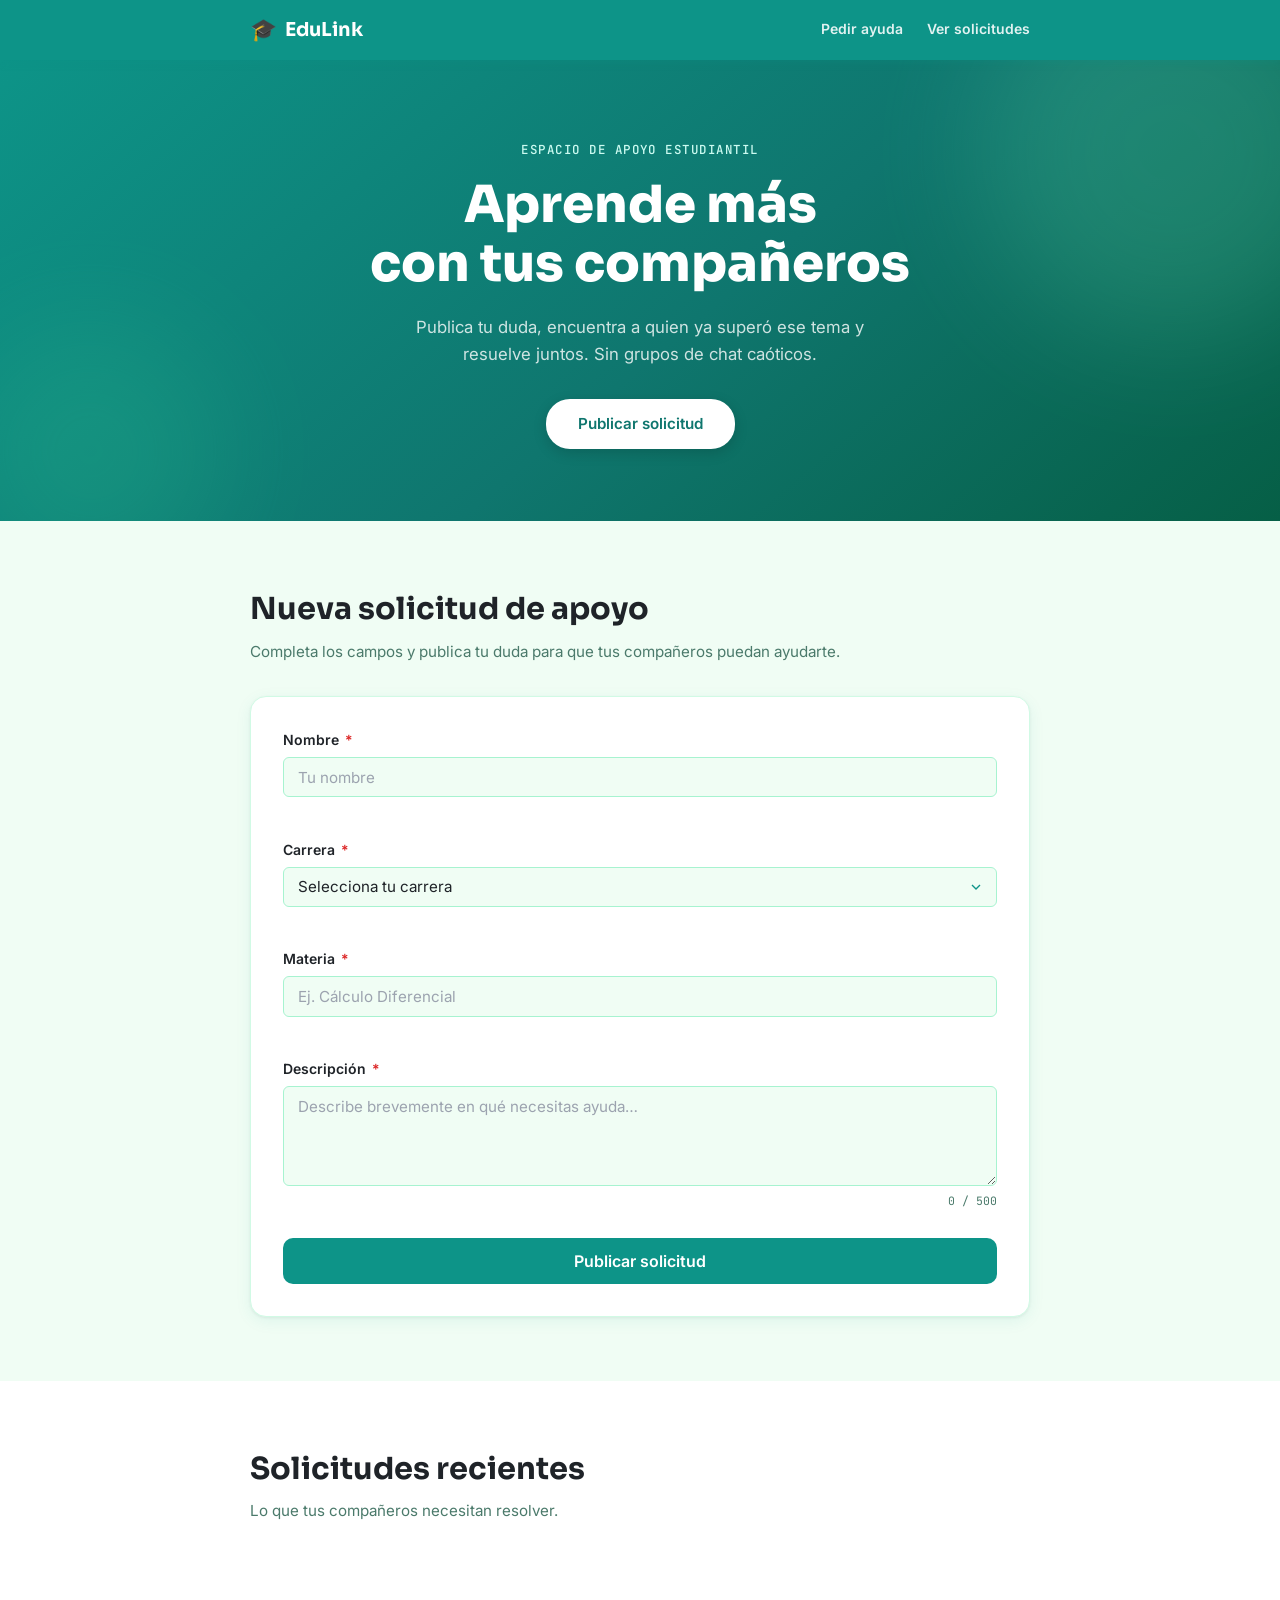
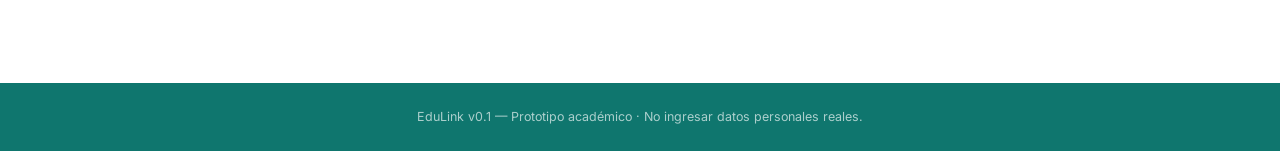
==== edulink/frontend/index.html @ 0b191d06 "Merge branch 'main' of https://github.com/Dami-Val/Experiencia-del-campus" ====
<!DOCTYPE html>
<html lang="es">
<head>
  <meta charset="UTF-8" />
  <meta name="viewport" content="width=device-width, initial-scale=1.0" />
  <title>EduLink — Apoyo Estudiantil</title>

  <!-- Google Fonts: Sora (títulos) + Inter (cuerpo) + JetBrains Mono (badges) -->
  <link rel="preconnect" href="https://fonts.googleapis.com" />
  <link rel="preconnect" href="https://fonts.gstatic.com" crossorigin />
  <link
    href="https://fonts.googleapis.com/css2?family=Sora:wght@600;700;800&family=Inter:wght@400;500;600&family=JetBrains+Mono:wght@500&display=swap"
    rel="stylesheet"
  />

  <link rel="stylesheet" href="styles.css" />
</head>
<body>

  <!-- ══════════════════════════════════════
       HEADER
  ══════════════════════════════════════ -->
  <header class="site-header">
    <div class="container header-inner">
      <a href="#inicio" class="logo" aria-label="EduLink inicio">
        <span class="logo-icon" aria-hidden="true">🎓</span>
        <span class="logo-text">EduLink</span>
      </a>
      <nav class="site-nav" aria-label="Navegación principal">
        <a href="#solicitar">Pedir ayuda</a>
        <a href="#lista">Ver solicitudes</a>
      </nav>
    </div>
  </header>

  <main>

    <!-- ══════════════════════════════════════
         SECCIÓN HERO / INICIO
    ══════════════════════════════════════ -->
    <section id="inicio" class="hero" aria-labelledby="hero-title">
      <div class="container hero-content">
        <p class="hero-eyebrow animate-fade-up">Espacio de apoyo estudiantil</p>
        <h1 id="hero-title" class="animate-fade-up delay-1">
          Aprende más<br />con tus compañeros
        </h1>
        <p class="hero-sub animate-fade-up delay-2">
          Publica tu duda, encuentra a quien ya superó ese tema y resuelve
          juntos. Sin grupos de chat caóticos.
        </p>
        <a href="#solicitar" class="btn btn-hero animate-fade-up delay-3">
          Publicar solicitud
        </a>
      </div>
      <div class="hero-decoration" aria-hidden="true">
        <div class="blob blob-1"></div>
        <div class="blob blob-2"></div>
      </div>
    </section>

    <!-- ══════════════════════════════════════
         SECCIÓN FORMULARIO
    ══════════════════════════════════════ -->
    <section id="solicitar" class="section-form" aria-labelledby="form-title">
      <div class="container">
        <h2 id="form-title" class="section-title">Nueva solicitud de apoyo</h2>
        <p class="section-sub">Completa los campos y publica tu duda para que tus compañeros puedan ayudarte.</p>

        <form id="form-solicitud" novalidate>

          <!-- Nombre -->
          <div class="field-group">
            <label for="nombre" class="field-label">Nombre <span class="required" aria-hidden="true">*</span></label>
            <input
              type="text"
              id="nombre"
              name="nombre"
              class="field-input"
              maxlength="50"
              placeholder="Tu nombre"
              autocomplete="given-name"
              required
              aria-required="true"
              aria-describedby="nombre-error"
            />
            <span class="field-error" id="nombre-error" role="alert" aria-live="polite"></span>
          </div>

          <!-- Carrera -->
          <div class="field-group">
            <label for="carrera" class="field-label">Carrera <span class="required" aria-hidden="true">*</span></label>
            <select
              id="carrera"
              name="carrera"
              class="field-input field-select"
              required
              aria-required="true"
              aria-describedby="carrera-error"
            >
              <option value="" disabled selected>Selecciona tu carrera</option>
              <option value="IE">Ingeniería Eléctrica (IE)</option>
              <option value="IM">Ingeniería Mecatrónica (IM)</option>
              <option value="IS">Ingeniería de Software (IS)</option>
              <option value="IME">Ingeniería Mecánica Eléctrica (IME)</option>
            </select>
            <span class="field-error" id="carrera-error" role="alert" aria-live="polite"></span>
          </div>

          <!-- Materia -->
          <div class="field-group">
            <label for="materia" class="field-label">Materia <span class="required" aria-hidden="true">*</span></label>
            <input
              type="text"
              id="materia"
              name="materia"
              class="field-input"
              maxlength="100"
              placeholder="Ej. Cálculo Diferencial"
              required
              aria-required="true"
              aria-describedby="materia-error"
            />
            <span class="field-error" id="materia-error" role="alert" aria-live="polite"></span>
          </div>

          <!-- Descripción -->
          <div class="field-group">
            <label for="descripcion" class="field-label">Descripción <span class="required" aria-hidden="true">*</span></label>
            <textarea
              id="descripcion"
              name="descripcion"
              class="field-input field-textarea"
              maxlength="500"
              rows="4"
              placeholder="Describe brevemente en qué necesitas ayuda…"
              required
              aria-required="true"
              aria-describedby="descripcion-error descripcion-counter"
            ></textarea>
            <div class="field-footer">
              <span class="field-error" id="descripcion-error" role="alert" aria-live="polite"></span>
              <span class="char-counter" id="descripcion-counter" aria-live="polite">0 / 500</span>
            </div>
          </div>

          <!-- Feedback global -->
          <div id="form-feedback" class="form-feedback" role="alert" aria-live="polite"></div>

          <!-- Botón -->
          <button type="submit" id="btn-enviar" class="btn btn-submit">
            <span class="btn-text">Publicar solicitud</span>
            <span class="btn-spinner" aria-hidden="true"></span>
          </button>

        </form>
      </div>
    </section>

    <!-- ══════════════════════════════════════
         SECCIÓN LISTA DE SOLICITUDES
    ══════════════════════════════════════ -->
    <section id="lista" class="section-list" aria-labelledby="list-title">
      <div class="container">
        <h2 id="list-title" class="section-title">Solicitudes recientes</h2>
        <p class="section-sub">Lo que tus compañeros necesitan resolver.</p>

        <!-- Estado de carga / vacío / error — manejado por app.js -->
        <div id="list-estado" class="list-estado" aria-live="polite"></div>

        <!-- Contenedor de tarjetas — poblado por app.js -->
        <div id="lista-solicitudes" class="cards-grid" aria-label="Lista de solicitudes de apoyo"></div>
      </div>
    </section>

  </main>

  <!-- ══════════════════════════════════════
       FOOTER
  ══════════════════════════════════════ -->
  <footer class="site-footer">
    <div class="container">
      <p>EduLink v0.1 &mdash; Prototipo académico &middot; No ingresar datos personales reales.</p>
    </div>
  </footer>

  <script src="app.js"></script>
</body>
</html>
---- edulink/frontend/styles.css ----
/* ============================================================
   EduLink v0.1 — Soft Teal & Warm
   Fuentes: Sora (títulos) · Inter (cuerpo) · JetBrains Mono (badges)
   Paleta:  #0d9488 · #0f766e · #f0fdf4 · #a7f3d0 · #1f2328
   ============================================================ */

/* ──────────────────────────────────────
   1. TOKENS
────────────────────────────────────── */
:root {
  --color-primary:      #0d9488;
  --color-primary-dark: #0f766e;
  --color-primary-light:#ccfbf1;
  --color-accent:       #10b981;
  --color-bg:           #f0fdf4;
  --color-surface:      #ffffff;
  --color-border:       #a7f3d0;
  --color-border-soft:  #d1fae5;
  --color-text:         #1f2328;
  --color-muted:        #4b7a6b;
  --color-error:        #dc2626;
  --color-error-bg:     #fef2f2;
  --color-success:      #059669;
  --color-success-bg:   #ecfdf5;

  --font-heading: 'Sora', system-ui, sans-serif;
  --font-body:    'Inter', system-ui, sans-serif;
  --font-mono:    'JetBrains Mono', 'Courier New', monospace;

  --radius-sm:  6px;
  --radius-md:  10px;
  --radius-lg:  16px;
  --radius-xl:  24px;

  --shadow-card: 0 1px 3px rgba(0,0,0,.06), 0 4px 16px rgba(13,148,136,.08);
  --shadow-hover: 0 4px 20px rgba(13,148,136,.18);

  --transition: 180ms ease;
}

/* ──────────────────────────────────────
   2. RESET MÍNIMO
────────────────────────────────────── */
*, *::before, *::after { box-sizing: border-box; margin: 0; padding: 0; }
html { scroll-behavior: smooth; }
body {
  font-family: var(--font-body);
  font-size: 1rem;
  line-height: 1.6;
  color: var(--color-text);
  background: var(--color-bg);
}
img, svg { display: block; max-width: 100%; }
a { color: inherit; text-decoration: none; }
ul { list-style: none; }

/* ──────────────────────────────────────
   3. CONTENEDOR
────────────────────────────────────── */
.container {
  width: 100%;
  max-width: 820px;
  margin: 0 auto;
  padding: 0 1.25rem;
}

/* ──────────────────────────────────────
   4. HEADER
────────────────────────────────────── */
.site-header {
  position: sticky;
  top: 0;
  z-index: 100;
  background: var(--color-primary);
  box-shadow: 0 2px 8px rgba(13,148,136,.25);
}

.header-inner {
  display: flex;
  align-items: center;
  justify-content: space-between;
  height: 60px;
}

.logo {
  display: flex;
  align-items: center;
  gap: 0.5rem;
  font-family: var(--font-heading);
  font-weight: 700;
  font-size: 1.2rem;
  color: #fff;
  transition: opacity var(--transition);
}
.logo:hover { opacity: 0.85; }
.logo-icon { font-size: 1.35rem; line-height: 1; }

.site-nav {
  display: flex;
  gap: 1.5rem;
}
.site-nav a {
  font-family: var(--font-body);
  font-size: 0.875rem;
  font-weight: 600;
  color: rgba(255,255,255,0.88);
  padding: 0.3rem 0;
  border-bottom: 2px solid transparent;
  transition: color var(--transition), border-color var(--transition);
}
.site-nav a:hover {
  color: #fff;
  border-bottom-color: #fff;
}

/* ──────────────────────────────────────
   5. HERO
────────────────────────────────────── */
.hero {
  position: relative;
  overflow: hidden;
  padding: 5rem 0 4.5rem;
  background: linear-gradient(140deg, #0d9488 0%, #0f766e 55%, #065f46 100%);
}

.hero-content {
  position: relative;
  z-index: 2;
  text-align: center;
}

.hero-eyebrow {
  font-family: var(--font-mono);
  font-size: 0.78rem;
  font-weight: 500;
  letter-spacing: 0.12em;
  text-transform: uppercase;
  color: var(--color-primary-light);
  margin-bottom: 1rem;
}

.hero h1 {
  font-family: var(--font-heading);
  font-size: clamp(2rem, 5vw, 3.2rem);
  font-weight: 800;
  line-height: 1.15;
  color: #fff;
  margin-bottom: 1.25rem;
}

.hero-sub {
  font-size: 1.05rem;
  color: rgba(255,255,255,0.8);
  max-width: 520px;
  margin: 0 auto 2rem;
}

/* ── Blobs decorativos ── */
.hero-decoration { position: absolute; inset: 0; pointer-events: none; z-index: 1; }
.blob {
  position: absolute;
  border-radius: 50%;
  filter: blur(60px);
  opacity: 0.18;
}
.blob-1 {
  width: 380px; height: 380px;
  background: #6ee7b7;
  top: -100px; right: -80px;
  animation: blob-float 7s ease-in-out infinite;
}
.blob-2 {
  width: 260px; height: 260px;
  background: #34d399;
  bottom: -60px; left: -40px;
  animation: blob-float 9s ease-in-out infinite reverse;
}

@keyframes blob-float {
  0%, 100% { transform: translateY(0) scale(1); }
  50%       { transform: translateY(-24px) scale(1.06); }
}

/* ──────────────────────────────────────
   6. BOTONES
────────────────────────────────────── */
.btn {
  display: inline-flex;
  align-items: center;
  justify-content: center;
  gap: 0.5rem;
  font-family: var(--font-body);
  font-size: 0.95rem;
  font-weight: 600;
  border: none;
  cursor: pointer;
  border-radius: var(--radius-md);
  transition: background var(--transition), transform var(--transition), box-shadow var(--transition);
}
.btn:focus-visible {
  outline: 3px solid var(--color-primary-light);
  outline-offset: 2px;
}

.btn-hero {
  background: #fff;
  color: var(--color-primary-dark);
  padding: 0.8rem 2rem;
  border-radius: var(--radius-xl);
  box-shadow: 0 4px 14px rgba(0,0,0,.15);
}
.btn-hero:hover {
  background: var(--color-primary-light);
  transform: translateY(-2px);
  box-shadow: 0 8px 24px rgba(0,0,0,.18);
}
.btn-hero:active { transform: translateY(0); }

.btn-submit {
  background: var(--color-primary);
  color: #fff;
  padding: 0.8rem 2rem;
  width: 100%;
  margin-top: 0.5rem;
  font-size: 1rem;
  border-radius: var(--radius-md);
  position: relative;
}
.btn-submit:hover:not(:disabled) {
  background: var(--color-primary-dark);
  transform: translateY(-1px);
  box-shadow: var(--shadow-hover);
}
.btn-submit:active:not(:disabled) { transform: translateY(0); }
.btn-submit:disabled {
  opacity: 0.65;
  cursor: not-allowed;
}

/* Spinner dentro del botón — mostrado por app.js con .loading */
.btn-spinner {
  display: none;
  width: 16px; height: 16px;
  border: 2px solid rgba(255,255,255,.35);
  border-top-color: #fff;
  border-radius: 50%;
  animation: spin 0.7s linear infinite;
}
.btn-submit.loading .btn-text { opacity: 0; }
.btn-submit.loading .btn-spinner { display: inline-block; }

@keyframes spin { to { transform: rotate(360deg); } }

/* ──────────────────────────────────────
   7. SECCIONES GENÉRICAS
────────────────────────────────────── */
.section-form,
.section-list {
  padding: 4rem 0;
}
.section-form { background: var(--color-bg); }
.section-list { background: var(--color-surface); }

.section-title {
  font-family: var(--font-heading);
  font-size: clamp(1.4rem, 3vw, 1.9rem);
  font-weight: 700;
  color: var(--color-text);
  margin-bottom: 0.35rem;
}
.section-sub {
  font-size: 0.95rem;
  color: var(--color-muted);
  margin-bottom: 2rem;
}

/* ──────────────────────────────────────
   8. FORMULARIO
────────────────────────────────────── */
#form-solicitud {
  background: var(--color-surface);
  border: 1px solid var(--color-border-soft);
  border-radius: var(--radius-lg);
  padding: 2rem;
  box-shadow: var(--shadow-card);
}

.field-group {
  display: flex;
  flex-direction: column;
  gap: 0.35rem;
  margin-bottom: 1.25rem;
}

.field-label {
  font-family: var(--font-body);
  font-size: 0.875rem;
  font-weight: 600;
  color: var(--color-text);
}
.required { color: var(--color-error); margin-left: 2px; }

.field-input {
  font-family: var(--font-body);
  font-size: 0.95rem;
  color: var(--color-text);
  background: var(--color-bg);
  border: 1.5px solid var(--color-border);
  border-radius: var(--radius-sm);
  padding: 0.6rem 0.85rem;
  width: 100%;
  transition: border-color var(--transition), box-shadow var(--transition);
  appearance: none;
}
.field-input::placeholder { color: #9ca3af; }
.field-input:focus {
  outline: none;
  border-color: var(--color-primary);
  box-shadow: 0 0 0 3px rgba(13,148,136,.15);
  background: #fff;
}
.field-input.is-invalid {
  border-color: var(--color-error);
  box-shadow: 0 0 0 3px rgba(220,38,38,.1);
}

.field-select {
  background-image: url("data:image/svg+xml,%3Csvg xmlns='http://www.w3.org/2000/svg' width='16' height='16' viewBox='0 0 24 24' fill='none' stroke='%230d9488' stroke-width='2'%3E%3Cpath d='M6 9l6 6 6-6'/%3E%3C/svg%3E");
  background-repeat: no-repeat;
  background-position: right 0.75rem center;
  padding-right: 2.5rem;
  cursor: pointer;
}

.field-textarea {
  resize: vertical;
  min-height: 100px;
}

.field-footer {
  display: flex;
  justify-content: space-between;
  align-items: flex-start;
}

.field-error {
  font-size: 0.8rem;
  color: var(--color-error);
  min-height: 1rem;
  font-weight: 500;
}

.char-counter {
  font-family: var(--font-mono);
  font-size: 0.72rem;
  color: var(--color-muted);
  white-space: nowrap;
  margin-left: auto;
}

/* Feedback global del formulario */
.form-feedback {
  border-radius: var(--radius-sm);
  padding: 0.75rem 1rem;
  font-size: 0.875rem;
  font-weight: 500;
  margin-bottom: 1rem;
  display: none;            /* app.js lo muestra con .show */
}
.form-feedback.show { display: block; }
.form-feedback.success {
  background: var(--color-success-bg);
  color: var(--color-success);
  border: 1px solid #6ee7b7;
}
.form-feedback.error {
  background: var(--color-error-bg);
  color: var(--color-error);
  border: 1px solid #fca5a5;
}

/* ──────────────────────────────────────
   9. LISTA DE SOLICITUDES (tarjetas)
────────────────────────────────────── */
.list-estado {
  text-align: center;
  font-size: 0.9rem;
  color: var(--color-muted);
  padding: 2rem 0;
}

.cards-grid {
  display: grid;
  grid-template-columns: 1fr;
  gap: 1rem;
}

/* Cada tarjeta la construye app.js con este HTML:
   <article class="card-solicitud">
     <header class="card-header">
       <span class="card-carrera">IS</span>
       <time class="card-fecha">…</time>
     </header>
     <h3 class="card-materia">…</h3>
     <p  class="card-descripcion">…</p>
     <footer class="card-footer">
       <span class="card-nombre">Ana</span>
     </footer>
   </article>
*/
.card-solicitud {
  background: var(--color-surface);
  border: 1px solid var(--color-border-soft);
  border-left: 4px solid var(--color-primary);
  border-radius: var(--radius-md);
  padding: 1.25rem 1.4rem;
  box-shadow: var(--shadow-card);
  transition: transform var(--transition), box-shadow var(--transition);

  /* animación de entrada */
  opacity: 0;
  transform: translateY(14px);
  animation: card-in 0.35s ease forwards;
}
.card-solicitud:hover {
  transform: translateY(-3px);
  box-shadow: var(--shadow-hover);
}

@keyframes card-in {
  to { opacity: 1; transform: translateY(0); }
}

.card-header {
  display: flex;
  align-items: center;
  justify-content: space-between;
  margin-bottom: 0.6rem;
}

.card-carrera {
  font-family: var(--font-mono);
  font-size: 0.72rem;
  font-weight: 500;
  background: var(--color-primary-light);
  color: var(--color-primary-dark);
  padding: 0.25rem 0.65rem;
  border-radius: 999px;
  border: 1px solid var(--color-border);
}

.card-fecha {
  font-family: var(--font-mono);
  font-size: 0.7rem;
  color: var(--color-muted);
}

.card-materia {
  font-family: var(--font-heading);
  font-size: 1rem;
  font-weight: 700;
  color: var(--color-text);
  margin-bottom: 0.4rem;
}

.card-descripcion {
  font-size: 0.875rem;
  color: var(--color-muted);
  line-height: 1.55;
  margin-bottom: 1rem;
  /* recortar si es muy largo */
  display: -webkit-box;
  -webkit-line-clamp: 3;
  -webkit-box-orient: vertical;
  overflow: hidden;
}

.card-footer {
  display: flex;
  align-items: center;
  gap: 0.4rem;
}

.card-nombre {
  font-size: 0.8rem;
  font-weight: 600;
  color: var(--color-primary-dark);
}
.card-nombre::before {
  content: '👤 ';
  font-size: 0.75rem;
}

/* ──────────────────────────────────────
   10. ANIMACIONES DE ENTRADA (hero)
────────────────────────────────────── */
.animate-fade-up {
  opacity: 0;
  transform: translateY(22px);
  animation: fade-up 0.6s ease forwards;
}
.delay-1 { animation-delay: 0.12s; }
.delay-2 { animation-delay: 0.24s; }
.delay-3 { animation-delay: 0.36s; }

@keyframes fade-up {
  to { opacity: 1; transform: translateY(0); }
}

/* Respeta preferencia de movimiento reducido */
@media (prefers-reduced-motion: reduce) {
  .animate-fade-up,
  .card-solicitud { animation: none; opacity: 1; transform: none; }
  .blob { animation: none; }
  .btn-spinner { animation: none; }
}

/* ──────────────────────────────────────
   11. FOOTER
────────────────────────────────────── */
.site-footer {
  background: var(--color-primary-dark);
  color: rgba(255,255,255,0.65);
  text-align: center;
  padding: 1.5rem 1rem;
  font-size: 0.78rem;
}

/* ──────────────────────────────────────
   12. RESPONSIVE (breakpoint 600px)
────────────────────────────────────── */
@media (max-width: 600px) {
  .hero { padding: 3.5rem 0 3rem; }
  .hero h1 { font-size: 2rem; }
  .section-form, .section-list { padding: 2.5rem 0; }

  #form-solicitud { padding: 1.25rem; }

  .header-inner { gap: 0.75rem; }
  .site-nav { gap: 1rem; }
  .site-nav a { font-size: 0.8rem; }

  .blob-1 { width: 220px; height: 220px; }
  .blob-2 { width: 160px; height: 160px; }
}
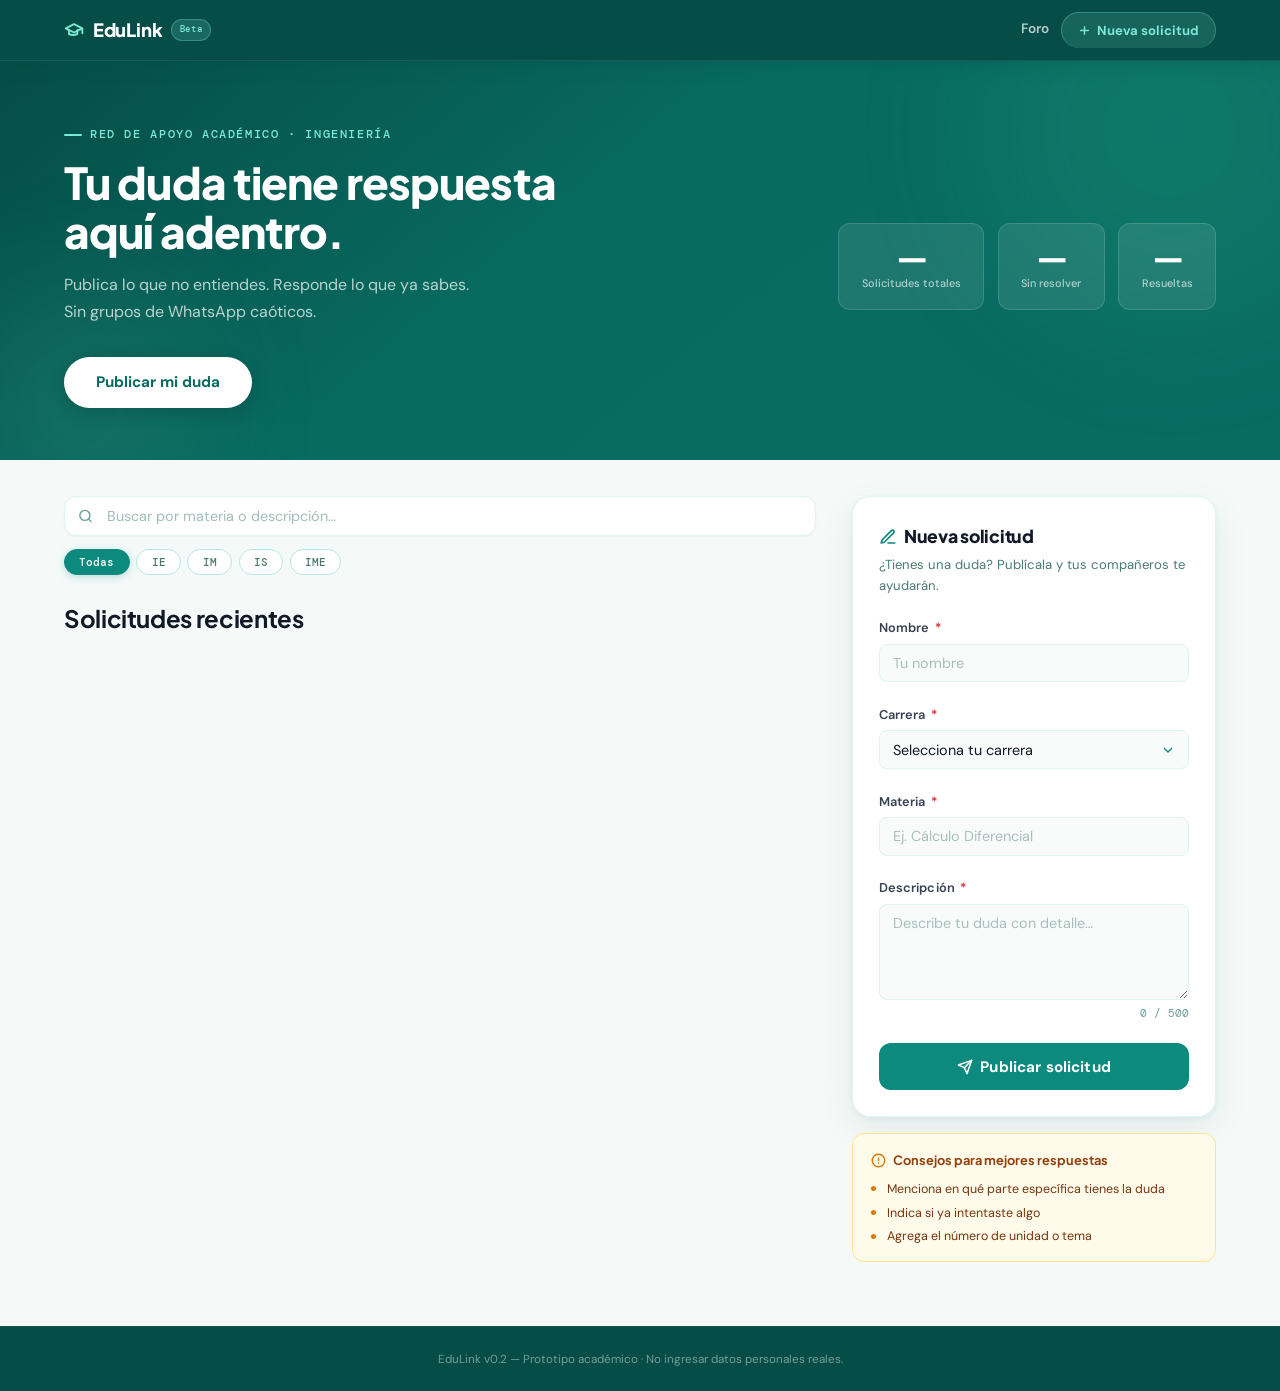
==== commit 89850b03: "cambios" ====
--- a/edulink/frontend/index.html
+++ b/edulink/frontend/index.html
@@ -4,53 +4,58 @@
   <meta charset="UTF-8" />
   <meta name="viewport" content="width=device-width, initial-scale=1.0" />
   <title>EduLink — Apoyo Estudiantil</title>
-
-  <!-- Google Fonts: Sora (títulos) + Inter (cuerpo) + JetBrains Mono (badges) -->
   <link rel="preconnect" href="https://fonts.googleapis.com" />
   <link rel="preconnect" href="https://fonts.gstatic.com" crossorigin />
-  <link
-    href="https://fonts.googleapis.com/css2?family=Sora:wght@600;700;800&family=Inter:wght@400;500;600&family=JetBrains+Mono:wght@500&display=swap"
-    rel="stylesheet"
-  />
-
+  <link href="https://fonts.googleapis.com/css2?family=Plus+Jakarta+Sans:wght@600;700;800&family=DM+Sans:ital,opsz,wght@0,9..40,400;0,9..40,500;0,9..40,600;1,9..40,400&family=DM+Mono:wght@400;500&display=swap" rel="stylesheet" />
   <link rel="stylesheet" href="styles.css" />
 </head>
 <body>
 
-  <!-- ══════════════════════════════════════
-       HEADER
-  ══════════════════════════════════════ -->
+  <!-- HEADER -->
   <header class="site-header">
     <div class="container header-inner">
-      <a href="#inicio" class="logo" aria-label="EduLink inicio">
-        <span class="logo-icon" aria-hidden="true">🎓</span>
+      <a href="#" class="logo" aria-label="EduLink inicio">
+        <span class="logo-icon" aria-hidden="true">
+          <svg width="20" height="20" viewBox="0 0 24 24" fill="none" stroke="currentColor" stroke-width="2.2" stroke-linecap="round" stroke-linejoin="round"><path d="M22 10v6M2 10l10-5 10 5-10 5z"/><path d="M6 12v5c3.333 1.333 6.667 1.333 10 0v-5"/></svg>
+        </span>
         <span class="logo-text">EduLink</span>
+        <span class="logo-badge">Beta</span>
       </a>
       <nav class="site-nav" aria-label="Navegación principal">
-        <a href="#solicitar">Pedir ayuda</a>
-        <a href="#lista">Ver solicitudes</a>
+        <a href="#foro" class="nav-link">Foro</a>
+        <a href="#nueva-solicitud" class="nav-link nav-cta">
+          <svg width="13" height="13" viewBox="0 0 24 24" fill="none" stroke="currentColor" stroke-width="2.5" stroke-linecap="round" stroke-linejoin="round" aria-hidden="true"><line x1="12" y1="5" x2="12" y2="19"/><line x1="5" y1="12" x2="19" y2="12"/></svg>
+          Nueva solicitud
+        </a>
       </nav>
     </div>
   </header>
 
   <main>
 
-    <!-- ══════════════════════════════════════
-         SECCIÓN HERO / INICIO
-    ══════════════════════════════════════ -->
-    <section id="inicio" class="hero" aria-labelledby="hero-title">
-      <div class="container hero-content">
-        <p class="hero-eyebrow animate-fade-up">Espacio de apoyo estudiantil</p>
-        <h1 id="hero-title" class="animate-fade-up delay-1">
-          Aprende más<br />con tus compañeros
-        </h1>
-        <p class="hero-sub animate-fade-up delay-2">
-          Publica tu duda, encuentra a quien ya superó ese tema y resuelve
-          juntos. Sin grupos de chat caóticos.
-        </p>
-        <a href="#solicitar" class="btn btn-hero animate-fade-up delay-3">
-          Publicar solicitud
-        </a>
+    <!-- HERO compacto con stats -->
+    <section class="hero" aria-labelledby="hero-title">
+      <div class="container hero-inner">
+        <div class="hero-text">
+          <p class="hero-eyebrow animate-fade-up">Red de apoyo académico · Ingeniería</p>
+          <h1 id="hero-title" class="animate-fade-up delay-1">Tu duda tiene respuesta<br/>aquí adentro.</h1>
+          <p class="hero-sub animate-fade-up delay-2">Publica lo que no entiendes. Responde lo que ya sabes. Sin grupos de WhatsApp caóticos.</p>
+          <a href="#nueva-solicitud" class="btn btn-hero animate-fade-up delay-3">Publicar mi duda</a>
+        </div>
+        <div class="hero-stats animate-fade-up delay-2" aria-label="Estadísticas">
+          <div class="stat-card">
+            <span class="stat-num" id="stat-total">—</span>
+            <span class="stat-label">Solicitudes totales</span>
+          </div>
+          <div class="stat-card">
+            <span class="stat-num" id="stat-abiertas">—</span>
+            <span class="stat-label">Sin resolver</span>
+          </div>
+          <div class="stat-card">
+            <span class="stat-num" id="stat-resueltas">—</span>
+            <span class="stat-label">Resueltas</span>
+          </div>
+        </div>
       </div>
       <div class="hero-decoration" aria-hidden="true">
         <div class="blob blob-1"></div>
@@ -58,128 +63,113 @@
       </div>
     </section>
 
-    <!-- ══════════════════════════════════════
-         SECCIÓN FORMULARIO
-    ══════════════════════════════════════ -->
-    <section id="solicitar" class="section-form" aria-labelledby="form-title">
-      <div class="container">
-        <h2 id="form-title" class="section-title">Nueva solicitud de apoyo</h2>
-        <p class="section-sub">Completa los campos y publica tu duda para que tus compañeros puedan ayudarte.</p>
+    <!-- LAYOUT PRINCIPAL: foro (izq) + formulario (der) -->
+    <div class="main-layout container">
 
-        <form id="form-solicitud" novalidate>
+      <!-- ══ COLUMNA IZQUIERDA — FORO ══ -->
+      <section id="foro" class="col-foro" aria-labelledby="foro-title">
 
-          <!-- Nombre -->
-          <div class="field-group">
-            <label for="nombre" class="field-label">Nombre <span class="required" aria-hidden="true">*</span></label>
-            <input
-              type="text"
-              id="nombre"
-              name="nombre"
-              class="field-input"
-              maxlength="50"
-              placeholder="Tu nombre"
-              autocomplete="given-name"
-              required
-              aria-required="true"
-              aria-describedby="nombre-error"
-            />
-            <span class="field-error" id="nombre-error" role="alert" aria-live="polite"></span>
+        <!-- Buscador + filtros -->
+        <div class="foro-toolbar">
+          <div class="search-wrap">
+            <span class="search-icon" aria-hidden="true">
+              <svg width="15" height="15" viewBox="0 0 24 24" fill="none" stroke="currentColor" stroke-width="2.2" stroke-linecap="round" stroke-linejoin="round"><circle cx="11" cy="11" r="8"/><path d="m21 21-4.35-4.35"/></svg>
+            </span>
+            <input type="search" id="buscador" class="search-input" placeholder="Buscar por materia o descripción…" aria-label="Buscar solicitudes" />
           </div>
+          <div class="filtro-bar" role="group" aria-label="Filtrar por carrera">
+            <button class="filtro-btn active" data-carrera="">Todas</button>
+            <button class="filtro-btn" data-carrera="IE">IE</button>
+            <button class="filtro-btn" data-carrera="IM">IM</button>
+            <button class="filtro-btn" data-carrera="IS">IS</button>
+            <button class="filtro-btn" data-carrera="IME">IME</button>
+          </div>
+        </div>
 
-          <!-- Carrera -->
-          <div class="field-group">
-            <label for="carrera" class="field-label">Carrera <span class="required" aria-hidden="true">*</span></label>
-            <select
-              id="carrera"
-              name="carrera"
-              class="field-input field-select"
-              required
-              aria-required="true"
-              aria-describedby="carrera-error"
-            >
-              <option value="" disabled selected>Selecciona tu carrera</option>
-              <option value="IE">Ingeniería Eléctrica (IE)</option>
-              <option value="IM">Ingeniería Mecatrónica (IM)</option>
-              <option value="IS">Ingeniería de Software (IS)</option>
-              <option value="IME">Ingeniería Mecánica Eléctrica (IME)</option>
-            </select>
-            <span class="field-error" id="carrera-error" role="alert" aria-live="polite"></span>
-          </div>
+        <h2 id="foro-title" class="section-title">Solicitudes recientes</h2>
 
-          <!-- Materia -->
-          <div class="field-group">
-            <label for="materia" class="field-label">Materia <span class="required" aria-hidden="true">*</span></label>
-            <input
-              type="text"
-              id="materia"
-              name="materia"
-              class="field-input"
-              maxlength="100"
-              placeholder="Ej. Cálculo Diferencial"
-              required
-              aria-required="true"
-              aria-describedby="materia-error"
-            />
-            <span class="field-error" id="materia-error" role="alert" aria-live="polite"></span>
-          </div>
+        <div id="list-estado" class="list-estado" aria-live="polite"></div>
+        <div id="lista-solicitudes" class="cards-grid" aria-label="Lista de solicitudes"></div>
+      </section>
 
-          <!-- Descripción -->
-          <div class="field-group">
-            <label for="descripcion" class="field-label">Descripción <span class="required" aria-hidden="true">*</span></label>
-            <textarea
-              id="descripcion"
-              name="descripcion"
-              class="field-input field-textarea"
-              maxlength="500"
-              rows="4"
-              placeholder="Describe brevemente en qué necesitas ayuda…"
-              required
-              aria-required="true"
-              aria-describedby="descripcion-error descripcion-counter"
-            ></textarea>
-            <div class="field-footer">
-              <span class="field-error" id="descripcion-error" role="alert" aria-live="polite"></span>
-              <span class="char-counter" id="descripcion-counter" aria-live="polite">0 / 500</span>
+      <!-- ══ COLUMNA DERECHA — FORMULARIO STICKY ══ -->
+      <aside id="nueva-solicitud" class="col-form" aria-labelledby="form-title">
+        <div class="form-card">
+          <h2 id="form-title" class="form-card-title">
+            <svg class="icon-title" width="18" height="18" viewBox="0 0 24 24" fill="none" stroke="currentColor" stroke-width="2.2" stroke-linecap="round" stroke-linejoin="round" aria-hidden="true"><path d="M12 20h9"/><path d="M16.5 3.5a2.121 2.121 0 0 1 3 3L7 19l-4 1 1-4 12.5-12.5z"/></svg>
+            Nueva solicitud
+          </h2>
+          <p class="form-card-sub">¿Tienes una duda? Publícala y tus compañeros te ayudarán.</p>
+
+          <form id="form-solicitud" novalidate>
+
+            <div class="field-group">
+              <label for="nombre" class="field-label">Nombre <span class="required">*</span></label>
+              <input type="text" id="nombre" name="nombre" class="field-input" maxlength="50" placeholder="Tu nombre" autocomplete="given-name" required aria-required="true" aria-describedby="nombre-error" />
+              <span class="field-error" id="nombre-error" role="alert" aria-live="polite"></span>
             </div>
-          </div>
 
-          <!-- Feedback global -->
-          <div id="form-feedback" class="form-feedback" role="alert" aria-live="polite"></div>
+            <div class="field-group">
+              <label for="carrera" class="field-label">Carrera <span class="required">*</span></label>
+              <select id="carrera" name="carrera" class="field-input field-select" required aria-required="true" aria-describedby="carrera-error" aria-label="Selecciona tu carrera">
+                <option value="" disabled selected>Selecciona tu carrera</option>
+                <option value="IE">Ingeniería Eléctrica (IE)</option>
+                <option value="IM">Ingeniería Mecatrónica (IM)</option>
+                <option value="IS">Ingeniería de Software (IS)</option>
+                <option value="IME">Ingeniería Mecánica Eléctrica (IME)</option>
+              </select>
+              <span class="field-error" id="carrera-error" role="alert" aria-live="polite"></span>
+            </div>
 
-          <!-- Botón -->
-          <button type="submit" id="btn-enviar" class="btn btn-submit">
-            <span class="btn-text">Publicar solicitud</span>
-            <span class="btn-spinner" aria-hidden="true"></span>
-          </button>
+            <div class="field-group">
+              <label for="materia" class="field-label">Materia <span class="required">*</span></label>
+              <input type="text" id="materia" name="materia" class="field-input" maxlength="100" placeholder="Ej. Cálculo Diferencial" required aria-required="true" aria-describedby="materia-error" />
+              <span class="field-error" id="materia-error" role="alert" aria-live="polite"></span>
+            </div>
 
-        </form>
-      </div>
-    </section>
+            <div class="field-group">
+              <label for="descripcion" class="field-label">Descripción <span class="required">*</span></label>
+              <textarea id="descripcion" name="descripcion" class="field-input field-textarea" maxlength="500" rows="4" placeholder="Describe tu duda con detalle…" required aria-required="true" aria-describedby="descripcion-error descripcion-counter"></textarea>
+              <div class="field-footer">
+                <span class="field-error" id="descripcion-error" role="alert" aria-live="polite"></span>
+                <span class="char-counter" id="descripcion-counter" aria-live="polite">0 / 500</span>
+              </div>
+            </div>
 
-    <!-- ══════════════════════════════════════
-         SECCIÓN LISTA DE SOLICITUDES
-    ══════════════════════════════════════ -->
-    <section id="lista" class="section-list" aria-labelledby="list-title">
-      <div class="container">
-        <h2 id="list-title" class="section-title">Solicitudes recientes</h2>
-        <p class="section-sub">Lo que tus compañeros necesitan resolver.</p>
+            <div id="form-feedback" class="form-feedback" role="alert" aria-live="polite"></div>
 
-        <!-- Estado de carga / vacío / error — manejado por app.js -->
-        <div id="list-estado" class="list-estado" aria-live="polite"></div>
+            <button type="submit" id="btn-enviar" class="btn btn-submit">
+              <span class="btn-icon" aria-hidden="true">
+                <svg width="16" height="16" viewBox="0 0 24 24" fill="none" stroke="currentColor" stroke-width="2.2" stroke-linecap="round" stroke-linejoin="round"><line x1="22" y1="2" x2="11" y2="13"/><polygon points="22 2 15 22 11 13 2 9 22 2"/></svg>
+              </span>
+              <span class="btn-text">Publicar solicitud</span>
+              <span class="btn-spinner" aria-hidden="true"></span>
+            </button>
 
-        <!-- Contenedor de tarjetas — poblado por app.js -->
-        <div id="lista-solicitudes" class="cards-grid" aria-label="Lista de solicitudes de apoyo"></div>
-      </div>
-    </section>
+          </form>
+        </div>
+
+        <!-- Tip card -->
+        <div class="tip-card">
+          <p class="tip-title">
+            <svg class="icon-tip" width="15" height="15" viewBox="0 0 24 24" fill="none" stroke="currentColor" stroke-width="2.2" stroke-linecap="round" stroke-linejoin="round" aria-hidden="true"><circle cx="12" cy="12" r="10"/><line x1="12" y1="8" x2="12" y2="12"/><line x1="12" y1="16" x2="12.01" y2="16"/></svg>
+            Consejos para mejores respuestas
+          </p>
+          <ul class="tip-list">
+            <li>Menciona en qué parte específica tienes la duda</li>
+            <li>Indica si ya intentaste algo</li>
+            <li>Agrega el número de unidad o tema</li>
+          </ul>
+        </div>
+      </aside>
+
+    </div><!-- /main-layout -->
 
   </main>
 
-  <!-- ══════════════════════════════════════
-       FOOTER
-  ══════════════════════════════════════ -->
   <footer class="site-footer">
     <div class="container">
-      <p>EduLink v0.1 &mdash; Prototipo académico &middot; No ingresar datos personales reales.</p>
+      <p>EduLink v0.2 &mdash; Prototipo académico &middot; No ingresar datos personales reales.</p>
     </div>
   </footer>
 
--- a/edulink/frontend/styles.css
+++ b/edulink/frontend/styles.css
@@ -1,545 +1,493 @@
 /* ============================================================
-   EduLink v0.1 — Soft Teal & Warm
-   Fuentes: Sora (títulos) · Inter (cuerpo) · JetBrains Mono (badges)
-   Paleta:  #0d9488 · #0f766e · #f0fdf4 · #a7f3d0 · #1f2328
+   EduLink v0.3 — Design system: Plus Jakarta Sans + DM Sans
+   Palette: Deep Teal · Mint · Warm Ivory
    ============================================================ */
 
-/* ──────────────────────────────────────
-   1. TOKENS
-────────────────────────────────────── */
+/* ── 1. TOKENS ──────────────────────────────────────────── */
 :root {
-  --color-primary:      #0d9488;
-  --color-primary-dark: #0f766e;
-  --color-primary-light:#ccfbf1;
-  --color-accent:       #10b981;
-  --color-bg:           #f0fdf4;
-  --color-surface:      #ffffff;
-  --color-border:       #a7f3d0;
-  --color-border-soft:  #d1fae5;
-  --color-text:         #1f2328;
-  --color-muted:        #4b7a6b;
-  --color-error:        #dc2626;
-  --color-error-bg:     #fef2f2;
-  --color-success:      #059669;
-  --color-success-bg:   #ecfdf5;
-
-  --font-heading: 'Sora', system-ui, sans-serif;
-  --font-body:    'Inter', system-ui, sans-serif;
-  --font-mono:    'JetBrains Mono', 'Courier New', monospace;
-
-  --radius-sm:  6px;
-  --radius-md:  10px;
-  --radius-lg:  16px;
-  --radius-xl:  24px;
-
-  --shadow-card: 0 1px 3px rgba(0,0,0,.06), 0 4px 16px rgba(13,148,136,.08);
-  --shadow-hover: 0 4px 20px rgba(13,148,136,.18);
-
-  --transition: 180ms ease;
-}
-
-/* ──────────────────────────────────────
-   2. RESET MÍNIMO
-────────────────────────────────────── */
+  /* Brand */
+  --color-primary:       #0c8a7e;
+  --color-primary-dark:  #086b61;
+  --color-primary-xdark: #054d46;
+  --color-primary-light: #d0f5f0;
+  --color-primary-pale:  #f0fdf9;
+
+  /* Surface */
+  --color-bg:            #f5faf9;
+  --color-surface:       #ffffff;
+  --color-surface-2:     #f8fbfa;
+  --color-border:        #b6e8e0;
+  --color-border-soft:   #ddf4ef;
+
+  /* Text */
+  --color-text:          #111827;
+  --color-text-2:        #374151;
+  --color-muted:         #4b7a72;
+  --color-muted-2:       #6b9e95;
+
+  /* Semantic */
+  --color-error:         #dc2626;
+  --color-error-bg:      #fef2f2;
+  --color-success:       #059669;
+  --color-success-bg:    #ecfdf5;
+  --color-warning:       #d97706;
+  --color-warning-bg:    #fffbeb;
+
+  /* Typography */
+  --font-heading: 'Plus Jakarta Sans', system-ui, sans-serif;
+  --font-body:    'DM Sans', system-ui, sans-serif;
+  --font-mono:    'DM Mono', 'Courier New', monospace;
+
+  /* Radius */
+  --radius-xs:  4px;
+  --radius-sm:  8px;
+  --radius-md:  12px;
+  --radius-lg:  18px;
+  --radius-xl:  999px;
+
+  /* Elevation */
+  --shadow-xs:   0 1px 2px rgba(0,0,0,.04);
+  --shadow-card: 0 1px 3px rgba(0,0,0,.04), 0 4px 14px rgba(12,138,126,.06);
+  --shadow-hover:0 6px 24px rgba(12,138,126,.16);
+  --shadow-form: 0 2px 8px rgba(12,138,126,.08), 0 12px 36px rgba(0,0,0,.07);
+
+  /* Motion */
+  --transition: 160ms ease;
+  --transition-slow: 280ms ease;
+}
+
+/* ── 2. RESET ───────────────────────────────────────────── */
 *, *::before, *::after { box-sizing: border-box; margin: 0; padding: 0; }
 html { scroll-behavior: smooth; }
 body {
   font-family: var(--font-body);
   font-size: 1rem;
-  line-height: 1.6;
+  line-height: 1.65;
   color: var(--color-text);
   background: var(--color-bg);
+  -webkit-font-smoothing: antialiased;
 }
 img, svg { display: block; max-width: 100%; }
 a { color: inherit; text-decoration: none; }
 ul { list-style: none; }
 
-/* ──────────────────────────────────────
-   3. CONTENEDOR
-────────────────────────────────────── */
-.container {
-  width: 100%;
-  max-width: 820px;
-  margin: 0 auto;
-  padding: 0 1.25rem;
-}
-
-/* ──────────────────────────────────────
-   4. HEADER
-────────────────────────────────────── */
+/* ── 3. CONTENEDOR ──────────────────────────────────────── */
+.container { width: 100%; max-width: 1200px; margin: 0 auto; padding: 0 1.5rem; }
+
+/* ── 4. HEADER ──────────────────────────────────────────── */
 .site-header {
-  position: sticky;
-  top: 0;
-  z-index: 100;
-  background: var(--color-primary);
-  box-shadow: 0 2px 8px rgba(13,148,136,.25);
-}
-
-.header-inner {
-  display: flex;
-  align-items: center;
-  justify-content: space-between;
-  height: 60px;
-}
+  position: sticky; top: 0; z-index: 200;
+  background: var(--color-primary-xdark);
+  border-bottom: 1px solid rgba(255,255,255,.08);
+  box-shadow: 0 2px 16px rgba(5,77,70,.35);
+}
+.header-inner { display: flex; align-items: center; justify-content: space-between; height: 60px; }
 
 .logo {
-  display: flex;
-  align-items: center;
-  gap: 0.5rem;
-  font-family: var(--font-heading);
-  font-weight: 700;
-  font-size: 1.2rem;
-  color: #fff;
+  display: flex; align-items: center; gap: .55rem;
+  font-family: var(--font-heading); font-weight: 800; font-size: 1.15rem;
+  color: #fff; letter-spacing: -.01em;
   transition: opacity var(--transition);
 }
-.logo:hover { opacity: 0.85; }
-.logo-icon { font-size: 1.35rem; line-height: 1; }
-
-.site-nav {
-  display: flex;
-  gap: 1.5rem;
-}
-.site-nav a {
-  font-family: var(--font-body);
-  font-size: 0.875rem;
-  font-weight: 600;
-  color: rgba(255,255,255,0.88);
-  padding: 0.3rem 0;
+.logo:hover { opacity: .82; }
+.logo-icon { color: #7de8d8; flex-shrink: 0; }
+.logo-text { color: #fff; }
+.logo-badge {
+  font-family: var(--font-mono); font-size: .58rem; font-weight: 500;
+  background: rgba(125,232,216,.18); color: #7de8d8;
+  padding: .12rem .45rem; border-radius: var(--radius-xl);
+  letter-spacing: .08em; border: 1px solid rgba(125,232,216,.3);
+  align-self: center;
+}
+
+.site-nav { display: flex; align-items: center; gap: .75rem; }
+.nav-link {
+  font-size: .85rem; font-weight: 600;
+  color: rgba(255,255,255,.72); padding: .35rem 0;
   border-bottom: 2px solid transparent;
   transition: color var(--transition), border-color var(--transition);
 }
-.site-nav a:hover {
-  color: #fff;
-  border-bottom-color: #fff;
-}
-
-/* ──────────────────────────────────────
-   5. HERO
-────────────────────────────────────── */
+.nav-link:hover { color: #fff; border-bottom-color: rgba(255,255,255,.4); }
+.nav-cta {
+  display: inline-flex; align-items: center; gap: .4rem;
+  background: rgba(125,232,216,.15); color: #7de8d8;
+  padding: .4rem 1rem; border-radius: var(--radius-xl);
+  border: 1px solid rgba(125,232,216,.3);
+  font-weight: 700; font-size: .82rem;
+  transition: background var(--transition), transform var(--transition), color var(--transition);
+  border-bottom: none !important;
+}
+.nav-cta:hover { background: rgba(125,232,216,.28); color: #fff; transform: translateY(-1px); }
+
+/* ── 5. HERO ────────────────────────────────────────────── */
 .hero {
-  position: relative;
-  overflow: hidden;
-  padding: 5rem 0 4.5rem;
-  background: linear-gradient(140deg, #0d9488 0%, #0f766e 55%, #065f46 100%);
-}
-
-.hero-content {
-  position: relative;
-  z-index: 2;
-  text-align: center;
-}
-
+  position: relative; overflow: hidden;
+  padding: 4rem 0 3.25rem;
+  background: linear-gradient(140deg, var(--color-primary-xdark) 0%, var(--color-primary-dark) 45%, #0a6b63 100%);
+}
+.hero-inner {
+  position: relative; z-index: 2;
+  display: flex; align-items: center; gap: 3.5rem; flex-wrap: wrap;
+}
+
+.hero-text { flex: 1; min-width: 260px; }
 .hero-eyebrow {
-  font-family: var(--font-mono);
-  font-size: 0.78rem;
-  font-weight: 500;
-  letter-spacing: 0.12em;
-  text-transform: uppercase;
-  color: var(--color-primary-light);
-  margin-bottom: 1rem;
-}
-
+  font-family: var(--font-mono); font-size: .72rem; font-weight: 500;
+  letter-spacing: .14em; text-transform: uppercase;
+  color: #7de8d8; margin-bottom: .85rem;
+  display: flex; align-items: center; gap: .5rem;
+}
+.hero-eyebrow::before {
+  content: '';
+  display: inline-block; width: 18px; height: 2px;
+  background: #7de8d8; border-radius: 2px; flex-shrink: 0;
+}
 .hero h1 {
   font-family: var(--font-heading);
-  font-size: clamp(2rem, 5vw, 3.2rem);
-  font-weight: 800;
-  line-height: 1.15;
-  color: #fff;
-  margin-bottom: 1.25rem;
-}
-
-.hero-sub {
-  font-size: 1.05rem;
-  color: rgba(255,255,255,0.8);
-  max-width: 520px;
-  margin: 0 auto 2rem;
-}
-
-/* ── Blobs decorativos ── */
+  font-size: clamp(1.8rem, 3.8vw, 2.75rem);
+  font-weight: 800; line-height: 1.12;
+  color: #fff; margin-bottom: 1rem;
+  letter-spacing: -.02em;
+}
+.hero-sub { font-size: 1rem; color: rgba(255,255,255,.72); max-width: 430px; margin-bottom: 2rem; line-height: 1.65; }
+
+/* Stats */
+.hero-stats { display: flex; gap: .85rem; flex-wrap: wrap; }
+.stat-card {
+  background: rgba(255,255,255,.09);
+  border: 1px solid rgba(255,255,255,.14);
+  border-radius: var(--radius-md);
+  padding: 1rem 1.4rem;
+  display: flex; flex-direction: column; align-items: center; gap: .2rem;
+  min-width: 96px;
+  backdrop-filter: blur(8px);
+  transition: background var(--transition);
+}
+.stat-card:hover { background: rgba(255,255,255,.16); }
+.stat-num {
+  font-family: var(--font-heading); font-size: 2rem; font-weight: 800;
+  color: #fff; line-height: 1; letter-spacing: -.03em;
+}
+.stat-label { font-family: var(--font-body); font-size: .68rem; font-weight: 500; color: rgba(255,255,255,.65); text-align: center; }
+
+/* Hero decorative blobs */
 .hero-decoration { position: absolute; inset: 0; pointer-events: none; z-index: 1; }
-.blob {
-  position: absolute;
-  border-radius: 50%;
-  filter: blur(60px);
-  opacity: 0.18;
-}
-.blob-1 {
-  width: 380px; height: 380px;
-  background: #6ee7b7;
-  top: -100px; right: -80px;
-  animation: blob-float 7s ease-in-out infinite;
-}
-.blob-2 {
-  width: 260px; height: 260px;
-  background: #34d399;
-  bottom: -60px; left: -40px;
-  animation: blob-float 9s ease-in-out infinite reverse;
-}
-
-@keyframes blob-float {
-  0%, 100% { transform: translateY(0) scale(1); }
-  50%       { transform: translateY(-24px) scale(1.06); }
-}
-
-/* ──────────────────────────────────────
-   6. BOTONES
-────────────────────────────────────── */
+.blob { position: absolute; border-radius: 50%; filter: blur(70px); opacity: .12; }
+.blob-1 { width: 380px; height: 380px; background: #34d399; top: -120px; right: -80px; animation: blob-float 8s ease-in-out infinite; }
+.blob-2 { width: 240px; height: 240px; background: #6ee7b7; bottom: -70px; left: -40px; animation: blob-float 11s ease-in-out infinite reverse; }
+@keyframes blob-float { 0%,100% { transform: translateY(0) scale(1); } 50% { transform: translateY(-18px) scale(1.04); } }
+
+/* ── 6. BOTONES ─────────────────────────────────────────── */
 .btn {
-  display: inline-flex;
-  align-items: center;
-  justify-content: center;
-  gap: 0.5rem;
-  font-family: var(--font-body);
-  font-size: 0.95rem;
-  font-weight: 600;
-  border: none;
-  cursor: pointer;
+  display: inline-flex; align-items: center; justify-content: center; gap: .45rem;
+  font-family: var(--font-body); font-size: .95rem; font-weight: 600;
+  border: none; cursor: pointer;
   border-radius: var(--radius-md);
   transition: background var(--transition), transform var(--transition), box-shadow var(--transition);
 }
-.btn:focus-visible {
-  outline: 3px solid var(--color-primary-light);
-  outline-offset: 2px;
-}
+.btn:focus-visible { outline: 3px solid var(--color-primary-light); outline-offset: 2px; }
 
 .btn-hero {
-  background: #fff;
-  color: var(--color-primary-dark);
-  padding: 0.8rem 2rem;
-  border-radius: var(--radius-xl);
-  box-shadow: 0 4px 14px rgba(0,0,0,.15);
-}
-.btn-hero:hover {
-  background: var(--color-primary-light);
-  transform: translateY(-2px);
-  box-shadow: 0 8px 24px rgba(0,0,0,.18);
-}
-.btn-hero:active { transform: translateY(0); }
+  background: #fff; color: var(--color-primary-dark);
+  padding: .8rem 2rem; border-radius: var(--radius-xl);
+  font-weight: 700; font-size: .95rem;
+  box-shadow: 0 4px 18px rgba(0,0,0,.18);
+}
+.btn-hero:hover { background: var(--color-primary-light); transform: translateY(-2px); }
 
 .btn-submit {
-  background: var(--color-primary);
-  color: #fff;
-  padding: 0.8rem 2rem;
-  width: 100%;
-  margin-top: 0.5rem;
-  font-size: 1rem;
-  border-radius: var(--radius-md);
-  position: relative;
-}
-.btn-submit:hover:not(:disabled) {
-  background: var(--color-primary-dark);
-  transform: translateY(-1px);
-  box-shadow: var(--shadow-hover);
-}
-.btn-submit:active:not(:disabled) { transform: translateY(0); }
-.btn-submit:disabled {
-  opacity: 0.65;
-  cursor: not-allowed;
-}
-
-/* Spinner dentro del botón — mostrado por app.js con .loading */
+  background: var(--color-primary); color: #fff;
+  padding: .85rem 2rem; width: 100%; font-size: .95rem; font-weight: 700;
+  border-radius: var(--radius-md); position: relative; margin-top: .25rem;
+  letter-spacing: .01em;
+}
+.btn-submit:hover:not(:disabled) { background: var(--color-primary-dark); transform: translateY(-1px); box-shadow: var(--shadow-hover); }
+.btn-submit:disabled { opacity: .6; cursor: not-allowed; }
+.btn-icon { display: flex; align-items: center; }
+
 .btn-spinner {
-  display: none;
-  width: 16px; height: 16px;
-  border: 2px solid rgba(255,255,255,.35);
-  border-top-color: #fff;
-  border-radius: 50%;
-  animation: spin 0.7s linear infinite;
+  display: none; width: 16px; height: 16px;
+  border: 2px solid rgba(255,255,255,.3); border-top-color: #fff;
+  border-radius: 50%; animation: spin .7s linear infinite;
 }
 .btn-submit.loading .btn-text { opacity: 0; }
+.btn-submit.loading .btn-icon { display: none; }
 .btn-submit.loading .btn-spinner { display: inline-block; }
-
 @keyframes spin { to { transform: rotate(360deg); } }
 
-/* ──────────────────────────────────────
-   7. SECCIONES GENÉRICAS
-────────────────────────────────────── */
-.section-form,
-.section-list {
-  padding: 4rem 0;
-}
-.section-form { background: var(--color-bg); }
-.section-list { background: var(--color-surface); }
+/* ── 7. LAYOUT DOS COLUMNAS ─────────────────────────────── */
+.main-layout {
+  display: grid;
+  grid-template-columns: 1fr 364px;
+  gap: 2.25rem;
+  align-items: start;
+  padding-top: 2.25rem;
+  padding-bottom: 4rem;
+}
+
+/* ── 8. COLUMNA FORO ────────────────────────────────────── */
+.col-foro { min-width: 0; }
+
+.foro-toolbar { display: flex; flex-direction: column; gap: .8rem; margin-bottom: 1.5rem; }
+
+.search-wrap { position: relative; }
+.search-icon {
+  position: absolute; left: .9rem; top: 50%; transform: translateY(-50%);
+  pointer-events: none; color: var(--color-muted-2);
+}
+.search-input {
+  font-family: var(--font-body); font-size: .9rem; color: var(--color-text);
+  background: var(--color-surface); border: 1.5px solid var(--color-border-soft);
+  border-radius: var(--radius-md); padding: .65rem .9rem .65rem 2.6rem; width: 100%;
+  box-shadow: var(--shadow-xs);
+  transition: border-color var(--transition), box-shadow var(--transition);
+}
+.search-input:focus { outline: none; border-color: var(--color-primary); box-shadow: 0 0 0 3px rgba(12,138,126,.12); }
+.search-input::placeholder { color: #a3bdb8; }
+
+.filtro-bar { display: flex; flex-wrap: wrap; gap: .4rem; }
+.filtro-btn {
+  font-family: var(--font-mono); font-size: .7rem; font-weight: 500;
+  padding: .3rem .9rem; border-radius: var(--radius-xl);
+  border: 1.5px solid var(--color-border); background: var(--color-surface); color: var(--color-muted);
+  cursor: pointer;
+  transition: background var(--transition), color var(--transition), border-color var(--transition), transform var(--transition);
+}
+.filtro-btn:hover { border-color: var(--color-primary); color: var(--color-primary); transform: translateY(-1px); }
+.filtro-btn.active { background: var(--color-primary); border-color: var(--color-primary); color: #fff; box-shadow: 0 2px 8px rgba(12,138,126,.25); }
+.filtro-btn:focus-visible { outline: 3px solid var(--color-primary-light); outline-offset: 2px; }
 
 .section-title {
   font-family: var(--font-heading);
-  font-size: clamp(1.4rem, 3vw, 1.9rem);
-  font-weight: 700;
-  color: var(--color-text);
-  margin-bottom: 0.35rem;
-}
-.section-sub {
-  font-size: 0.95rem;
-  color: var(--color-muted);
-  margin-bottom: 2rem;
-}
-
-/* ──────────────────────────────────────
-   8. FORMULARIO
-────────────────────────────────────── */
-#form-solicitud {
+  font-size: clamp(1.15rem, 2.2vw, 1.5rem);
+  font-weight: 700; color: var(--color-text);
+  margin-bottom: 1.1rem; letter-spacing: -.015em;
+}
+
+.list-estado { text-align: center; font-size: .88rem; color: var(--color-muted); padding: 2.5rem 0; }
+.cards-grid { display: flex; flex-direction: column; gap: .9rem; }
+
+/* ── 9. TARJETAS SOLICITUD ──────────────────────────────── */
+.card-solicitud {
+  background: var(--color-surface);
+  border: 1px solid var(--color-border-soft);
+  border-left: 3px solid var(--color-primary);
+  border-radius: var(--radius-md);
+  padding: 1.15rem 1.35rem;
+  box-shadow: var(--shadow-card);
+  transition: transform var(--transition-slow), box-shadow var(--transition-slow);
+  opacity: 0; transform: translateY(10px);
+  animation: card-in .3s ease forwards;
+}
+.card-solicitud:hover { transform: translateY(-2px); box-shadow: var(--shadow-hover); }
+.card-solicitud.resuelta { border-left-color: var(--color-success); }
+@keyframes card-in { to { opacity: 1; transform: translateY(0); } }
+
+.card-header { display: flex; align-items: center; gap: .45rem; flex-wrap: wrap; margin-bottom: .55rem; }
+.card-carrera {
+  font-family: var(--font-mono); font-size: .66rem; font-weight: 500;
+  background: var(--color-primary-light); color: var(--color-primary-dark);
+  padding: .18rem .55rem; border-radius: var(--radius-xl);
+  border: 1px solid rgba(12,138,126,.2);
+}
+.badge-resuelta {
+  display: inline-flex; align-items: center; gap: .3rem;
+  font-family: var(--font-mono); font-size: .63rem; font-weight: 600;
+  background: var(--color-success-bg); color: var(--color-success);
+  border: 1px solid rgba(5,150,105,.2); padding: .18rem .55rem; border-radius: var(--radius-xl);
+}
+.card-fecha { font-family: var(--font-mono); font-size: .65rem; color: var(--color-muted-2); margin-left: auto; }
+
+.card-materia {
+  font-family: var(--font-heading); font-size: .95rem; font-weight: 700;
+  color: var(--color-text); margin-bottom: .3rem; letter-spacing: -.01em;
+}
+.card-descripcion {
+  font-size: .84rem; color: var(--color-muted); line-height: 1.6; margin-bottom: .8rem;
+  display: -webkit-box; -webkit-line-clamp: 2; -webkit-box-orient: vertical; overflow: hidden;
+}
+.card-footer { display: flex; align-items: center; }
+.card-nombre {
+  font-family: var(--font-body); font-size: .78rem; font-weight: 600;
+  color: var(--color-primary-dark);
+  display: inline-flex; align-items: center; gap: .35rem;
+}
+.card-nombre svg { flex-shrink: 0; }
+
+/* ── 10. SECCIÓN RESPUESTAS ─────────────────────────────── */
+.respuestas-section { margin-top: .9rem; border-top: 1px solid var(--color-border-soft); padding-top: .7rem; }
+.btn-toggle-respuestas {
+  font-family: var(--font-body); font-size: .78rem; font-weight: 600;
+  color: var(--color-primary); background: none; border: none; cursor: pointer; padding: 0;
+  display: inline-flex; align-items: center; gap: .35rem;
+  transition: color var(--transition);
+}
+.btn-toggle-respuestas:hover { color: var(--color-primary-dark); }
+/* SVG chevron rotation via class (replaces span.chevron) */
+.btn-toggle-respuestas .chevron { display: block; transition: transform .22s ease; flex-shrink: 0; }
+.btn-toggle-respuestas.abierto .chevron { transform: rotate(180deg); }
+
+.respuestas-lista { display: none; flex-direction: column; gap: .5rem; margin-top: .7rem; }
+.respuestas-lista.visible { display: flex; }
+.respuesta-item {
+  background: var(--color-primary-pale); border: 1px solid var(--color-border-soft);
+  border-radius: var(--radius-sm); padding: .6rem .8rem;
+  animation: card-in .2s ease forwards;
+}
+.respuesta-autor { font-family: var(--font-heading); font-size: .72rem; font-weight: 700; color: var(--color-primary-dark); margin-bottom: .15rem; }
+.respuesta-texto { font-size: .82rem; color: var(--color-text-2); line-height: 1.55; }
+
+.form-respuesta {
+  display: none; flex-direction: column; gap: .45rem; margin-top: .7rem;
+  padding: .8rem; background: var(--color-surface-2);
+  border: 1px solid var(--color-border-soft); border-radius: var(--radius-sm);
+}
+.form-respuesta.visible { display: flex; }
+.form-respuesta input,
+.form-respuesta textarea {
+  font-family: var(--font-body); font-size: .85rem; color: var(--color-text);
+  background: #fff; border: 1.5px solid var(--color-border-soft);
+  border-radius: var(--radius-sm); padding: .48rem .7rem; width: 100%;
+  transition: border-color var(--transition), box-shadow var(--transition);
+}
+.form-respuesta input:focus,
+.form-respuesta textarea:focus { outline: none; border-color: var(--color-primary); box-shadow: 0 0 0 3px rgba(12,138,126,.1); }
+.form-respuesta textarea { resize: vertical; min-height: 60px; }
+
+.respuesta-actions { display: flex; gap: .5rem; align-items: center; flex-wrap: wrap; }
+.btn-enviar-respuesta {
+  font-family: var(--font-body); font-size: .78rem; font-weight: 700;
+  background: var(--color-primary); color: #fff; border: none;
+  border-radius: var(--radius-sm); padding: .42rem 1rem; cursor: pointer;
+  transition: background var(--transition), transform var(--transition);
+}
+.btn-enviar-respuesta:hover { background: var(--color-primary-dark); transform: translateY(-1px); }
+.btn-enviar-respuesta:disabled { opacity: .55; cursor: not-allowed; }
+
+.btn-resolver {
+  font-family: var(--font-body); font-size: .75rem; font-weight: 600;
+  background: none; color: var(--color-success);
+  border: 1.5px solid rgba(5,150,105,.35); border-radius: var(--radius-sm);
+  padding: .38rem .85rem; cursor: pointer;
+  display: inline-flex; align-items: center; gap: .3rem;
+  transition: background var(--transition), transform var(--transition);
+  margin-left: auto;
+}
+.btn-resolver:hover { background: var(--color-success-bg); transform: translateY(-1px); }
+.btn-resolver:disabled { opacity: .45; cursor: not-allowed; }
+
+/* ── 11. COLUMNA FORMULARIO (sticky) ────────────────────── */
+.col-form { position: sticky; top: 78px; display: flex; flex-direction: column; gap: 1rem; }
+
+.form-card {
   background: var(--color-surface);
   border: 1px solid var(--color-border-soft);
   border-radius: var(--radius-lg);
-  padding: 2rem;
-  box-shadow: var(--shadow-card);
-}
-
-.field-group {
-  display: flex;
-  flex-direction: column;
-  gap: 0.35rem;
-  margin-bottom: 1.25rem;
-}
-
-.field-label {
-  font-family: var(--font-body);
-  font-size: 0.875rem;
-  font-weight: 600;
-  color: var(--color-text);
-}
+  padding: 1.6rem;
+  box-shadow: var(--shadow-form);
+}
+.form-card-title {
+  font-family: var(--font-heading); font-size: 1.1rem; font-weight: 800;
+  color: var(--color-text); margin-bottom: .25rem;
+  display: flex; align-items: center; gap: .45rem;
+  letter-spacing: -.015em;
+}
+.icon-title { flex-shrink: 0; color: var(--color-primary); }
+.form-card-sub { font-size: .82rem; color: var(--color-muted); margin-bottom: 1.35rem; line-height: 1.55; }
+
+/* Campos */
+.field-group { display: flex; flex-direction: column; gap: .32rem; margin-bottom: 1.05rem; }
+.field-label { font-family: var(--font-body); font-size: .8rem; font-weight: 600; color: var(--color-text-2); letter-spacing: .01em; }
 .required { color: var(--color-error); margin-left: 2px; }
 
 .field-input {
-  font-family: var(--font-body);
-  font-size: 0.95rem;
-  color: var(--color-text);
-  background: var(--color-bg);
-  border: 1.5px solid var(--color-border);
-  border-radius: var(--radius-sm);
-  padding: 0.6rem 0.85rem;
-  width: 100%;
-  transition: border-color var(--transition), box-shadow var(--transition);
+  font-family: var(--font-body); font-size: .9rem; color: var(--color-text);
+  background: var(--color-surface-2); border: 1.5px solid var(--color-border-soft);
+  border-radius: var(--radius-sm); padding: .58rem .85rem; width: 100%;
+  transition: border-color var(--transition), box-shadow var(--transition), background var(--transition);
   appearance: none;
 }
-.field-input::placeholder { color: #9ca3af; }
-.field-input:focus {
-  outline: none;
-  border-color: var(--color-primary);
-  box-shadow: 0 0 0 3px rgba(13,148,136,.15);
-  background: #fff;
-}
-.field-input.is-invalid {
-  border-color: var(--color-error);
-  box-shadow: 0 0 0 3px rgba(220,38,38,.1);
-}
+.field-input::placeholder { color: #a8bfbb; }
+.field-input:focus { outline: none; border-color: var(--color-primary); box-shadow: 0 0 0 3px rgba(12,138,126,.12); background: #fff; }
+.field-input.is-invalid { border-color: var(--color-error); box-shadow: 0 0 0 3px rgba(220,38,38,.08); }
 
 .field-select {
-  background-image: url("data:image/svg+xml,%3Csvg xmlns='http://www.w3.org/2000/svg' width='16' height='16' viewBox='0 0 24 24' fill='none' stroke='%230d9488' stroke-width='2'%3E%3Cpath d='M6 9l6 6 6-6'/%3E%3C/svg%3E");
-  background-repeat: no-repeat;
-  background-position: right 0.75rem center;
-  padding-right: 2.5rem;
-  cursor: pointer;
-}
-
-.field-textarea {
-  resize: vertical;
-  min-height: 100px;
-}
-
-.field-footer {
-  display: flex;
-  justify-content: space-between;
-  align-items: flex-start;
-}
-
-.field-error {
-  font-size: 0.8rem;
-  color: var(--color-error);
-  min-height: 1rem;
-  font-weight: 500;
-}
-
-.char-counter {
-  font-family: var(--font-mono);
-  font-size: 0.72rem;
-  color: var(--color-muted);
-  white-space: nowrap;
-  margin-left: auto;
-}
-
-/* Feedback global del formulario */
+  background-image: url("data:image/svg+xml,%3Csvg xmlns='http://www.w3.org/2000/svg' width='16' height='16' viewBox='0 0 24 24' fill='none' stroke='%230c8a7e' stroke-width='2'%3E%3Cpath d='M6 9l6 6 6-6'/%3E%3C/svg%3E");
+  background-repeat: no-repeat; background-position: right .8rem center;
+  padding-right: 2.4rem; cursor: pointer;
+}
+.field-textarea { resize: vertical; min-height: 96px; }
+.field-footer { display: flex; justify-content: space-between; align-items: flex-start; min-height: 1.1rem; }
+.field-error { font-size: .74rem; color: var(--color-error); font-weight: 500; }
+.char-counter { font-family: var(--font-mono); font-size: .66rem; color: var(--color-muted-2); white-space: nowrap; margin-left: auto; }
+
 .form-feedback {
-  border-radius: var(--radius-sm);
-  padding: 0.75rem 1rem;
-  font-size: 0.875rem;
-  font-weight: 500;
-  margin-bottom: 1rem;
-  display: none;            /* app.js lo muestra con .show */
-}
-.form-feedback.show { display: block; }
-.form-feedback.success {
-  background: var(--color-success-bg);
-  color: var(--color-success);
-  border: 1px solid #6ee7b7;
-}
-.form-feedback.error {
-  background: var(--color-error-bg);
-  color: var(--color-error);
-  border: 1px solid #fca5a5;
-}
-
-/* ──────────────────────────────────────
-   9. LISTA DE SOLICITUDES (tarjetas)
-────────────────────────────────────── */
-.list-estado {
-  text-align: center;
-  font-size: 0.9rem;
-  color: var(--color-muted);
-  padding: 2rem 0;
-}
-
-.cards-grid {
-  display: grid;
-  grid-template-columns: 1fr;
-  gap: 1rem;
-}
-
-/* Cada tarjeta la construye app.js con este HTML:
-   <article class="card-solicitud">
-     <header class="card-header">
-       <span class="card-carrera">IS</span>
-       <time class="card-fecha">…</time>
-     </header>
-     <h3 class="card-materia">…</h3>
-     <p  class="card-descripcion">…</p>
-     <footer class="card-footer">
-       <span class="card-nombre">Ana</span>
-     </footer>
-   </article>
-*/
-.card-solicitud {
-  background: var(--color-surface);
-  border: 1px solid var(--color-border-soft);
-  border-left: 4px solid var(--color-primary);
-  border-radius: var(--radius-md);
-  padding: 1.25rem 1.4rem;
-  box-shadow: var(--shadow-card);
-  transition: transform var(--transition), box-shadow var(--transition);
-
-  /* animación de entrada */
-  opacity: 0;
-  transform: translateY(14px);
-  animation: card-in 0.35s ease forwards;
-}
-.card-solicitud:hover {
-  transform: translateY(-3px);
-  box-shadow: var(--shadow-hover);
-}
-
-@keyframes card-in {
-  to { opacity: 1; transform: translateY(0); }
-}
-
-.card-header {
-  display: flex;
-  align-items: center;
-  justify-content: space-between;
-  margin-bottom: 0.6rem;
-}
-
-.card-carrera {
-  font-family: var(--font-mono);
-  font-size: 0.72rem;
-  font-weight: 500;
-  background: var(--color-primary-light);
-  color: var(--color-primary-dark);
-  padding: 0.25rem 0.65rem;
-  border-radius: 999px;
-  border: 1px solid var(--color-border);
-}
-
-.card-fecha {
-  font-family: var(--font-mono);
-  font-size: 0.7rem;
-  color: var(--color-muted);
-}
-
-.card-materia {
-  font-family: var(--font-heading);
-  font-size: 1rem;
-  font-weight: 700;
-  color: var(--color-text);
-  margin-bottom: 0.4rem;
-}
-
-.card-descripcion {
-  font-size: 0.875rem;
-  color: var(--color-muted);
-  line-height: 1.55;
-  margin-bottom: 1rem;
-  /* recortar si es muy largo */
-  display: -webkit-box;
-  -webkit-line-clamp: 3;
-  -webkit-box-orient: vertical;
-  overflow: hidden;
-}
-
-.card-footer {
-  display: flex;
-  align-items: center;
-  gap: 0.4rem;
-}
-
-.card-nombre {
-  font-size: 0.8rem;
-  font-weight: 600;
-  color: var(--color-primary-dark);
-}
-.card-nombre::before {
-  content: '👤 ';
-  font-size: 0.75rem;
-}
-
-/* ──────────────────────────────────────
-   10. ANIMACIONES DE ENTRADA (hero)
-────────────────────────────────────── */
-.animate-fade-up {
-  opacity: 0;
-  transform: translateY(22px);
-  animation: fade-up 0.6s ease forwards;
-}
-.delay-1 { animation-delay: 0.12s; }
-.delay-2 { animation-delay: 0.24s; }
-.delay-3 { animation-delay: 0.36s; }
-
-@keyframes fade-up {
-  to { opacity: 1; transform: translateY(0); }
-}
-
-/* Respeta preferencia de movimiento reducido */
+  border-radius: var(--radius-sm); padding: .7rem 1rem;
+  font-size: .84rem; font-weight: 500; margin-bottom: .8rem; display: none;
+  border-left: 3px solid transparent;
+}
+.form-feedback.show   { display: block; }
+.form-feedback.success { background: var(--color-success-bg); color: var(--color-success); border-left-color: var(--color-success); }
+.form-feedback.error   { background: var(--color-error-bg);   color: var(--color-error);   border-left-color: var(--color-error); }
+
+/* Tip card */
+.tip-card {
+  background: var(--color-warning-bg); border: 1px solid #fde68a;
+  border-radius: var(--radius-md); padding: 1rem 1.15rem;
+}
+.tip-title {
+  font-family: var(--font-heading); font-size: .8rem; font-weight: 700;
+  color: #92400e; margin-bottom: .55rem;
+  display: flex; align-items: center; gap: .4rem;
+}
+.icon-tip { flex-shrink: 0; color: var(--color-warning); }
+.tip-list { display: flex; flex-direction: column; gap: .35rem; }
+.tip-list li {
+  font-size: .78rem; color: #78350f; padding-left: 1rem; position: relative; line-height: 1.45;
+}
+.tip-list li::before {
+  content: '';
+  position: absolute; left: 0; top: .52em;
+  width: 5px; height: 5px;
+  background: var(--color-warning); border-radius: 50%;
+}
+
+/* ── 12. ANIMACIONES ────────────────────────────────────── */
+.animate-fade-up { opacity: 0; transform: translateY(18px); animation: fade-up .55s ease forwards; }
+.delay-1 { animation-delay: .1s; }
+.delay-2 { animation-delay: .22s; }
+.delay-3 { animation-delay: .34s; }
+@keyframes fade-up { to { opacity: 1; transform: translateY(0); } }
+
 @media (prefers-reduced-motion: reduce) {
-  .animate-fade-up,
-  .card-solicitud { animation: none; opacity: 1; transform: none; }
+  .animate-fade-up, .card-solicitud { animation: none; opacity: 1; transform: none; }
   .blob { animation: none; }
   .btn-spinner { animation: none; }
-}
-
-/* ──────────────────────────────────────
-   11. FOOTER
-────────────────────────────────────── */
+  .btn-toggle-respuestas .chevron { transition: none; }
+}
+
+/* ── 13. FOOTER ─────────────────────────────────────────── */
 .site-footer {
-  background: var(--color-primary-dark);
-  color: rgba(255,255,255,0.65);
-  text-align: center;
-  padding: 1.5rem 1rem;
-  font-size: 0.78rem;
-}
-
-/* ──────────────────────────────────────
-   12. RESPONSIVE (breakpoint 600px)
-────────────────────────────────────── */
+  background: var(--color-primary-xdark);
+  color: rgba(255,255,255,.45);
+  text-align: center; padding: 1.4rem 1rem;
+  font-size: .73rem; font-family: var(--font-body);
+  border-top: 1px solid rgba(255,255,255,.06);
+}
+
+/* ── 14. RESPONSIVE ─────────────────────────────────────── */
+@media (max-width: 860px) {
+  .main-layout { grid-template-columns: 1fr; gap: 1.5rem; }
+  .col-form { position: static; order: -1; }
+  .hero-inner { flex-direction: column; gap: 2rem; }
+  .hero-stats { width: 100%; justify-content: center; }
+}
 @media (max-width: 600px) {
-  .hero { padding: 3.5rem 0 3rem; }
-  .hero h1 { font-size: 2rem; }
-  .section-form, .section-list { padding: 2.5rem 0; }
-
-  #form-solicitud { padding: 1.25rem; }
-
-  .header-inner { gap: 0.75rem; }
-  .site-nav { gap: 1rem; }
-  .site-nav a { font-size: 0.8rem; }
-
-  .blob-1 { width: 220px; height: 220px; }
-  .blob-2 { width: 160px; height: 160px; }
-}
+  .hero { padding: 2.75rem 0 2.25rem; }
+  .hero h1 { font-size: 1.65rem; }
+  .site-nav { gap: .4rem; }
+  .nav-link { font-size: .78rem; }
+  .stat-card { padding: .75rem 1rem; min-width: 80px; }
+  .stat-num { font-size: 1.6rem; }
+  .form-card { padding: 1.25rem; }
+}
